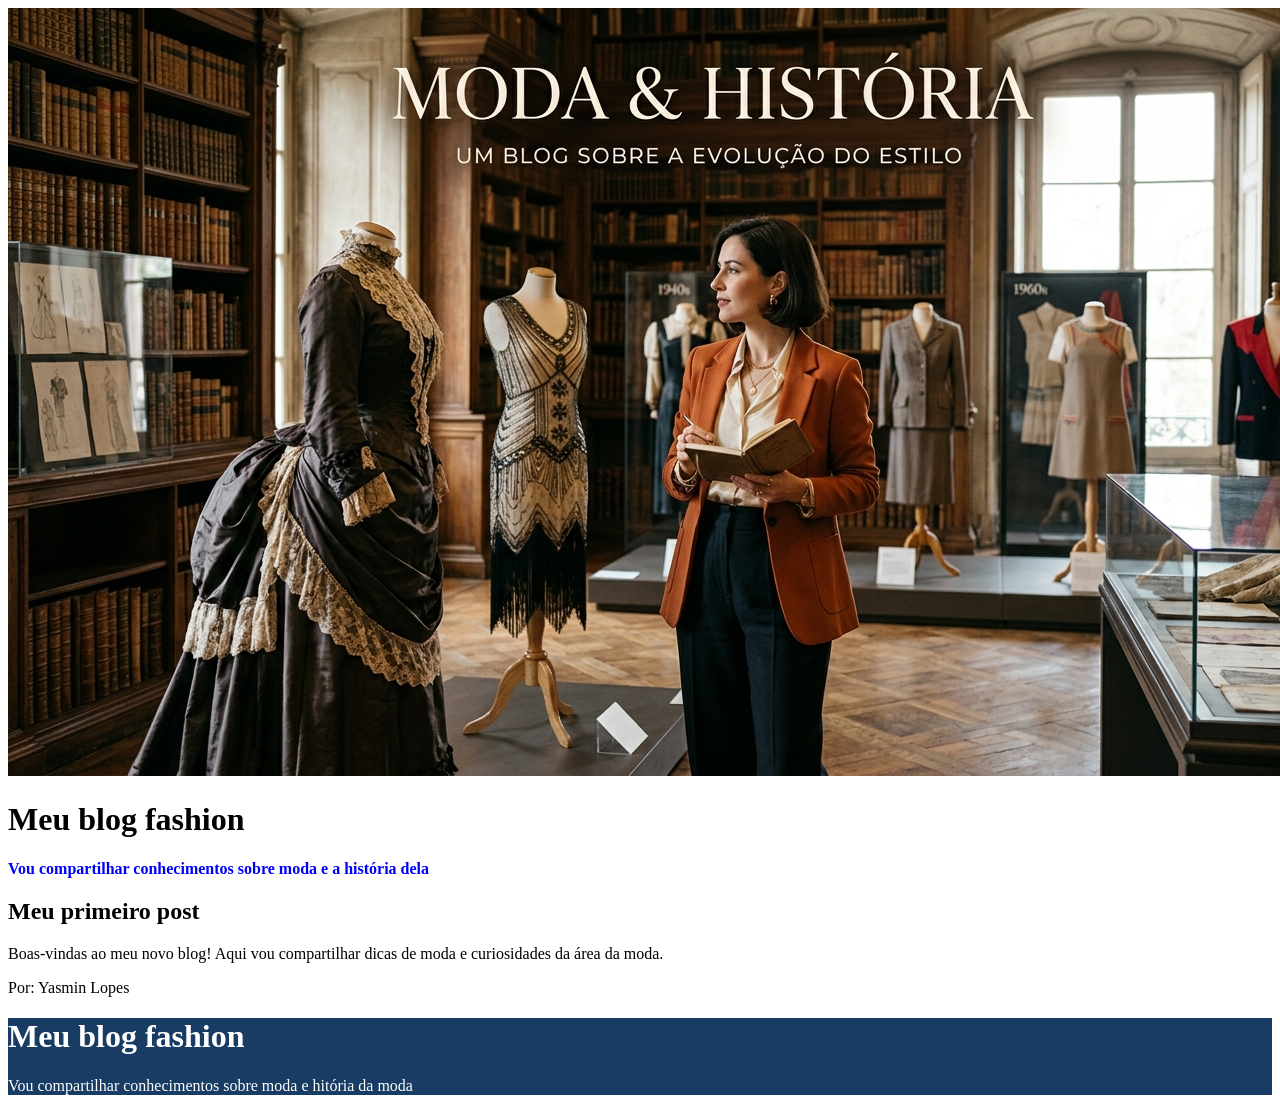
==== index.html @ 605130e4 "atu" ====
<!DOCTYPE html>
 <html lang="pt-br"> 
 <head>
  <meta charset="UTF-8">
   <meta name="viewport" content="width=device-width, initial-scale=1.0">
   <link rel="stylesheet" href="style.css">
   <title>blog</title> 
    
    </head>
     <body> 
        </header>
        <main>
            <img src="Gemini_Generated_Image_40wetv40wetv40we.png" alt="imagem1">

     <h1>Meu blog fashion</h1>
      <b>Vou compartilhar conhecimentos sobre moda e a história dela</b>
       </body> 
       
        <h2>Meu primeiro post</h2>
         <p>Boas-vindas ao meu novo blog! Aqui vou compartilhar dicas de moda e curiosidades da área da moda.</p>
          <p>Por: Yasmin Lopes</p>
           <header> <h1>Meu blog fashion</h1>
            <p>Vou compartilhar conhecimentos sobre moda e hitória da moda</p>
        </head>
    </html>
---- style.css ----
header {
background-color: #183C63;
color: #FFFFFF;
}

b{
    color: blue;
}

imagem1{
    width: 20%;
    height: 20% ;
    margin: auto;
}
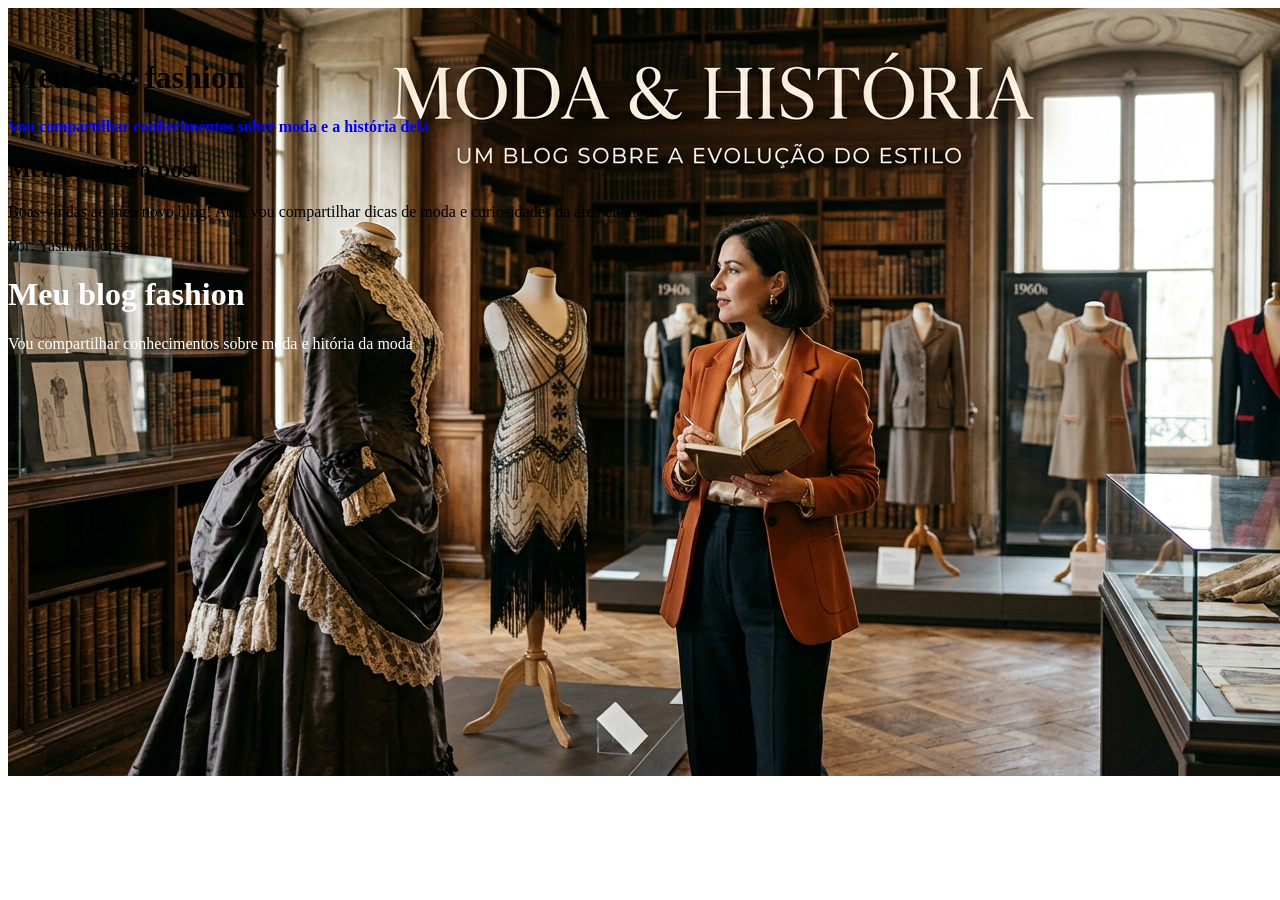
==== commit 0c80b497: "oi" ====
--- a/index.html
+++ b/index.html
@@ -10,16 +10,19 @@
      <body> 
         </header>
         <main>
-            <img src="Gemini_Generated_Image_40wetv40wetv40we.png" alt="imagem1">
-
+        <div class="image1">
+            <img src="Gemini_Generated_Image_40wetv40wetv40we.png" alt="img1">
+            </div>
      <h1>Meu blog fashion</h1>
       <b>Vou compartilhar conhecimentos sobre moda e a história dela</b>
        </body> 
-       
+
         <h2>Meu primeiro post</h2>
          <p>Boas-vindas ao meu novo blog! Aqui vou compartilhar dicas de moda e curiosidades da área da moda.</p>
           <p>Por: Yasmin Lopes</p>
-           <header> <h1>Meu blog fashion</h1>
+           <header>
+             <h1>Meu blog fashion</h1>
             <p>Vou compartilhar conhecimentos sobre moda e hitória da moda</p>
+           </header>
         </head>
     </html>
--- a/style.css
+++ b/style.css
@@ -7,8 +7,13 @@
     color: blue;
 }
 
-imagem1{
-    width: 20%;
-    height: 20% ;
-    margin: auto;
+.img1{
+    width: 80px;
+    height: 80px;
+
+}
+
+.image1{
+    width: 30px;
+    height: 30px;
 }
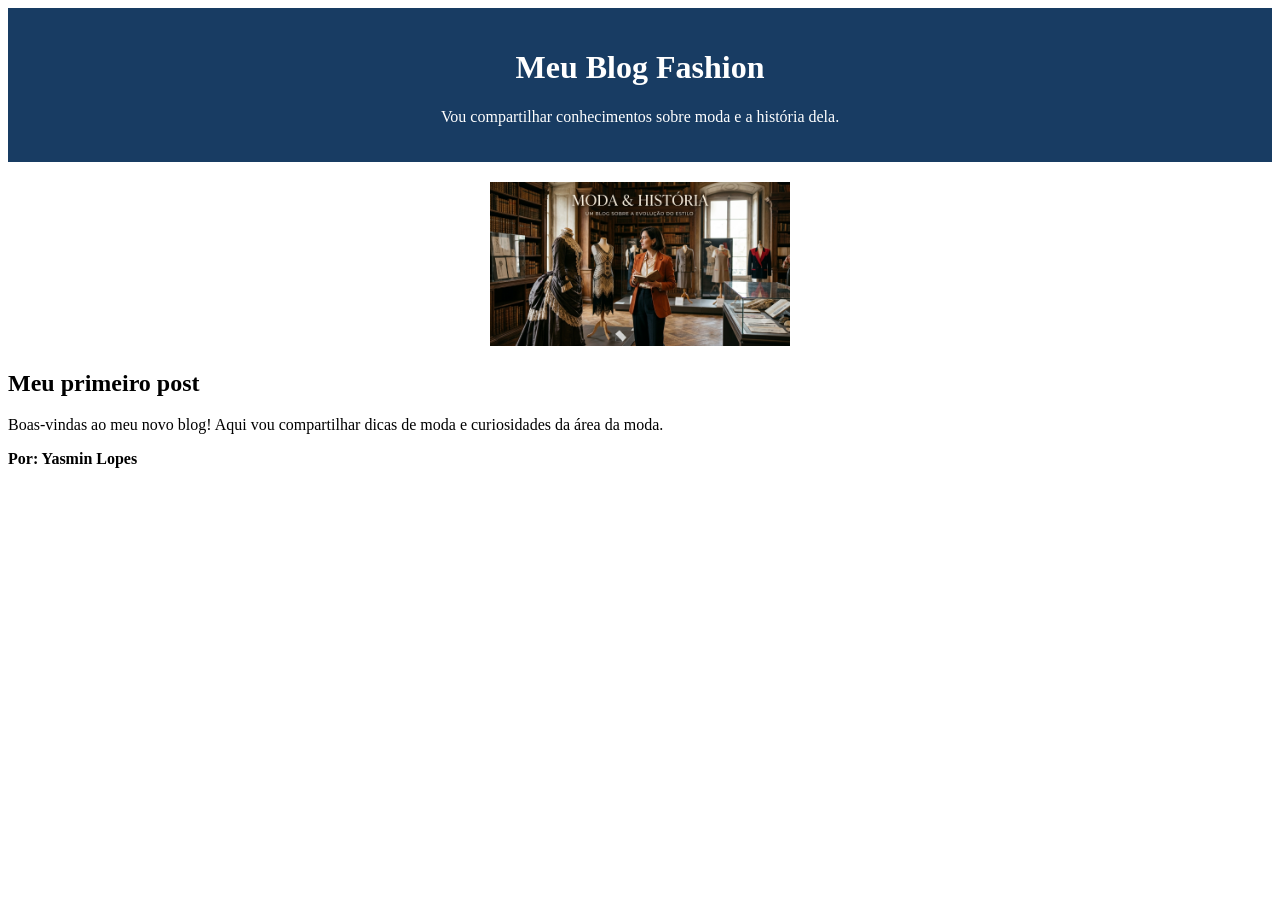
==== commit 287e3397: "salvo" ====
--- a/index.html
+++ b/index.html
@@ -1,28 +1,34 @@
 <!DOCTYPE html>
- <html lang="pt-br"> 
- <head>
-  <meta charset="UTF-8">
-   <meta name="viewport" content="width=device-width, initial-scale=1.0">
-   <link rel="stylesheet" href="style.css">
-   <title>blog</title> 
-    
-    </head>
-     <body> 
-        </header>
-        <main>
+<html lang="pt-br">
+
+<head>
+    <meta charset="UTF-8">
+    <meta name="viewport" content="width=device-width, initial-scale=1.0">
+    <link rel="stylesheet" href="style.css">
+    <title>Blog Fashion</title>
+</head>
+
+<body>
+
+    <header>
+        <h1>Meu Blog Fashion</h1>
+        <p>Vou compartilhar conhecimentos sobre moda e a história dela.</p>
+    </header>
+
+    <main>
+
         <div class="image1">
-            <img src="Gemini_Generated_Image_40wetv40wetv40we.png" alt="img1">
-            </div>
-     <h1>Meu blog fashion</h1>
-      <b>Vou compartilhar conhecimentos sobre moda e a história dela</b>
-       </body> 
+            <img src="Gemini_Generated_Image_40wetv40wetv40we.png" alt="Imagem de moda">
+        </div>
 
         <h2>Meu primeiro post</h2>
-         <p>Boas-vindas ao meu novo blog! Aqui vou compartilhar dicas de moda e curiosidades da área da moda.</p>
-          <p>Por: Yasmin Lopes</p>
-           <header>
-             <h1>Meu blog fashion</h1>
-            <p>Vou compartilhar conhecimentos sobre moda e hitória da moda</p>
-           </header>
-        </head>
-    </html>+
+        <p>Boas-vindas ao meu novo blog! Aqui vou compartilhar dicas de moda e curiosidades da área da moda.</p>
+
+        <p><strong>Por: Yasmin Lopes</strong></p>
+
+    </main>
+
+</body>
+
+</html>
--- a/style.css
+++ b/style.css
@@ -1,19 +1,20 @@
 header {
-background-color: #183C63;
-color: #FFFFFF;
+    background-color: #183C63;
+    color: white;
+    text-align: center;
+    padding: 20px;
 }
 
-b{
+b {
     color: blue;
 }
 
-.img1{
-    width: 80px;
-    height: 80px;
-
+.image1 {
+    text-align: center;
+    margin: 20px 0;
 }
 
-.image1{
-    width: 30px;
-    height: 30px;
+.image1 img {
+    width: 300px;
+    height: auto;
 }
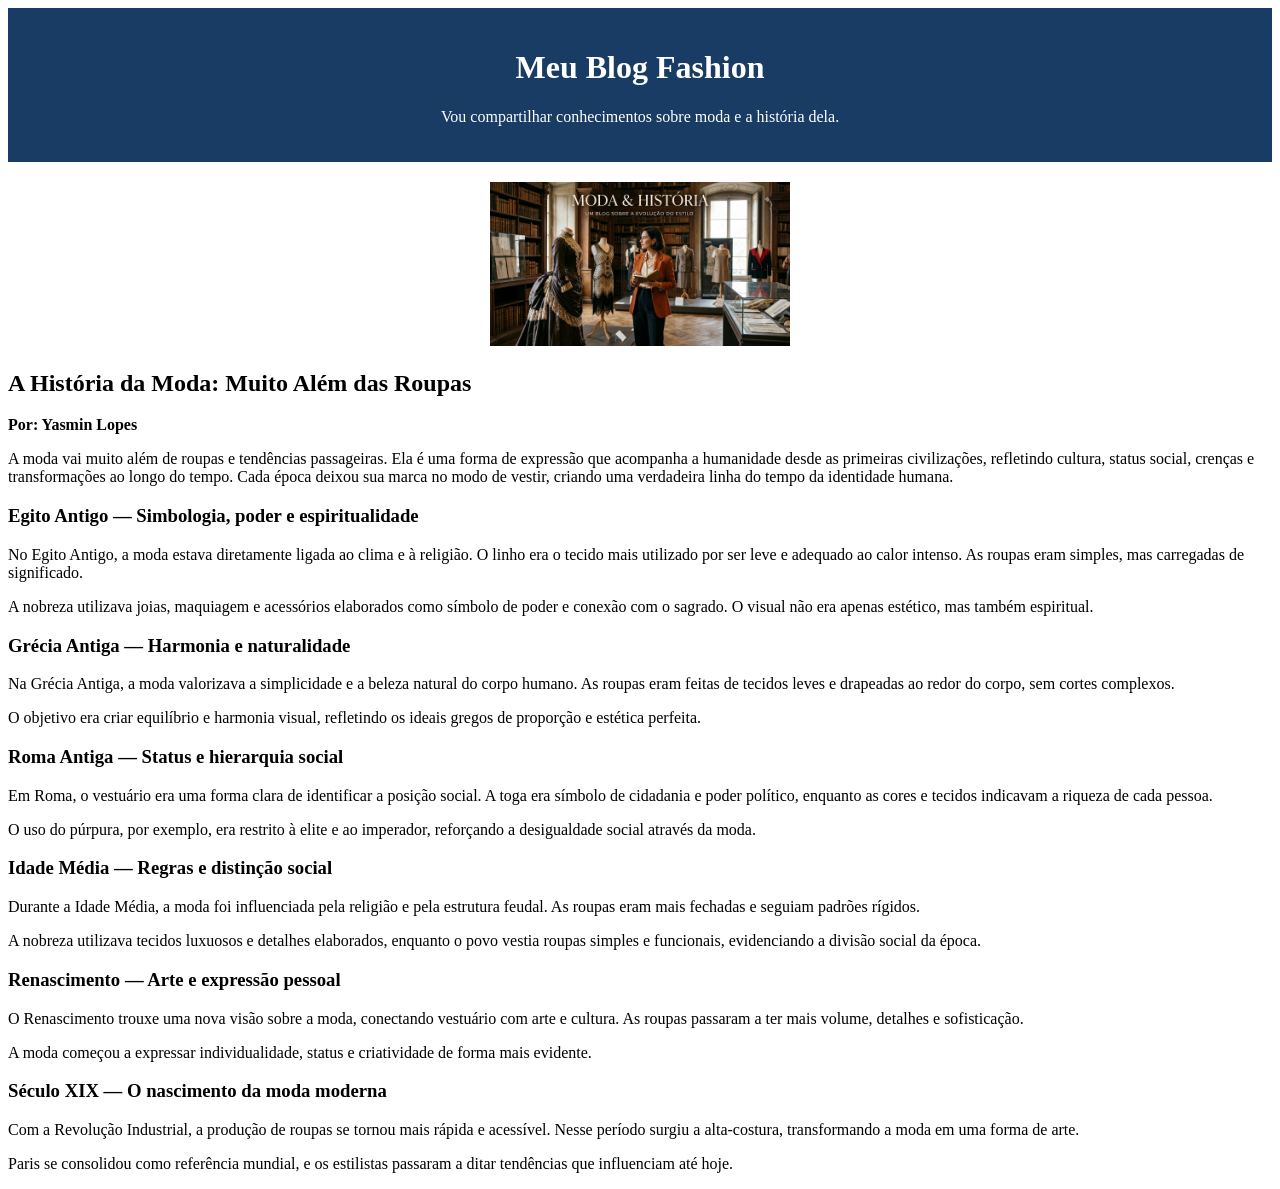
==== commit d2ee0145: "salvo" ====
--- a/index.html
+++ b/index.html
@@ -21,14 +21,70 @@
             <img src="Gemini_Generated_Image_40wetv40wetv40we.png" alt="Imagem de moda">
         </div>
 
-        <h2>Meu primeiro post</h2>
+      <h2>A História da Moda: Muito Além das Roupas</h2>
 
-        <p>Boas-vindas ao meu novo blog! Aqui vou compartilhar dicas de moda e curiosidades da área da moda.</p>
+<p><strong>Por: Yasmin Lopes</strong></p>
 
-        <p><strong>Por: Yasmin Lopes</strong></p>
+<p>
+A moda vai muito além de roupas e tendências passageiras. Ela é uma forma de expressão que acompanha a humanidade desde as primeiras civilizações, refletindo cultura, status social, crenças e transformações ao longo do tempo. Cada época deixou sua marca no modo de vestir, criando uma verdadeira linha do tempo da identidade humana.
+</p>
 
-    </main>
+<h3>Egito Antigo — Simbologia, poder e espiritualidade</h3>
 
-</body>
+<p>
+No Egito Antigo, a moda estava diretamente ligada ao clima e à religião. O linho era o tecido mais utilizado por ser leve e adequado ao calor intenso. As roupas eram simples, mas carregadas de significado.
+</p>
 
-</html>+<p>
+A nobreza utilizava joias, maquiagem e acessórios elaborados como símbolo de poder e conexão com o sagrado. O visual não era apenas estético, mas também espiritual.
+</p>
+
+<h3>Grécia Antiga — Harmonia e naturalidade</h3>
+
+<p>
+Na Grécia Antiga, a moda valorizava a simplicidade e a beleza natural do corpo humano. As roupas eram feitas de tecidos leves e drapeadas ao redor do corpo, sem cortes complexos.
+</p>
+
+<p>
+O objetivo era criar equilíbrio e harmonia visual, refletindo os ideais gregos de proporção e estética perfeita.
+</p>
+
+<h3>Roma Antiga — Status e hierarquia social</h3>
+
+<p>
+Em Roma, o vestuário era uma forma clara de identificar a posição social. A toga era símbolo de cidadania e poder político, enquanto as cores e tecidos indicavam a riqueza de cada pessoa.
+</p>
+
+<p>
+O uso do púrpura, por exemplo, era restrito à elite e ao imperador, reforçando a desigualdade social através da moda.
+</p>
+
+<h3>Idade Média — Regras e distinção social</h3>
+
+<p>
+Durante a Idade Média, a moda foi influenciada pela religião e pela estrutura feudal. As roupas eram mais fechadas e seguiam padrões rígidos.
+</p>
+
+<p>
+A nobreza utilizava tecidos luxuosos e detalhes elaborados, enquanto o povo vestia roupas simples e funcionais, evidenciando a divisão social da época.
+</p>
+
+<h3>Renascimento — Arte e expressão pessoal</h3>
+
+<p>
+O Renascimento trouxe uma nova visão sobre a moda, conectando vestuário com arte e cultura. As roupas passaram a ter mais volume, detalhes e sofisticação.
+</p>
+
+<p>
+A moda começou a expressar individualidade, status e criatividade de forma mais evidente.
+</p>
+
+<h3>Século XIX — O nascimento da moda moderna</h3>
+
+<p>
+Com a Revolução Industrial, a produção de roupas se tornou mais rápida e acessível. Nesse período surgiu a alta-costura, transformando a moda em uma forma de arte.
+</p>
+
+<p>
+Paris se consolidou como referência mundial, e os estilistas passaram a ditar tendências que influenciam até hoje.
+</p>
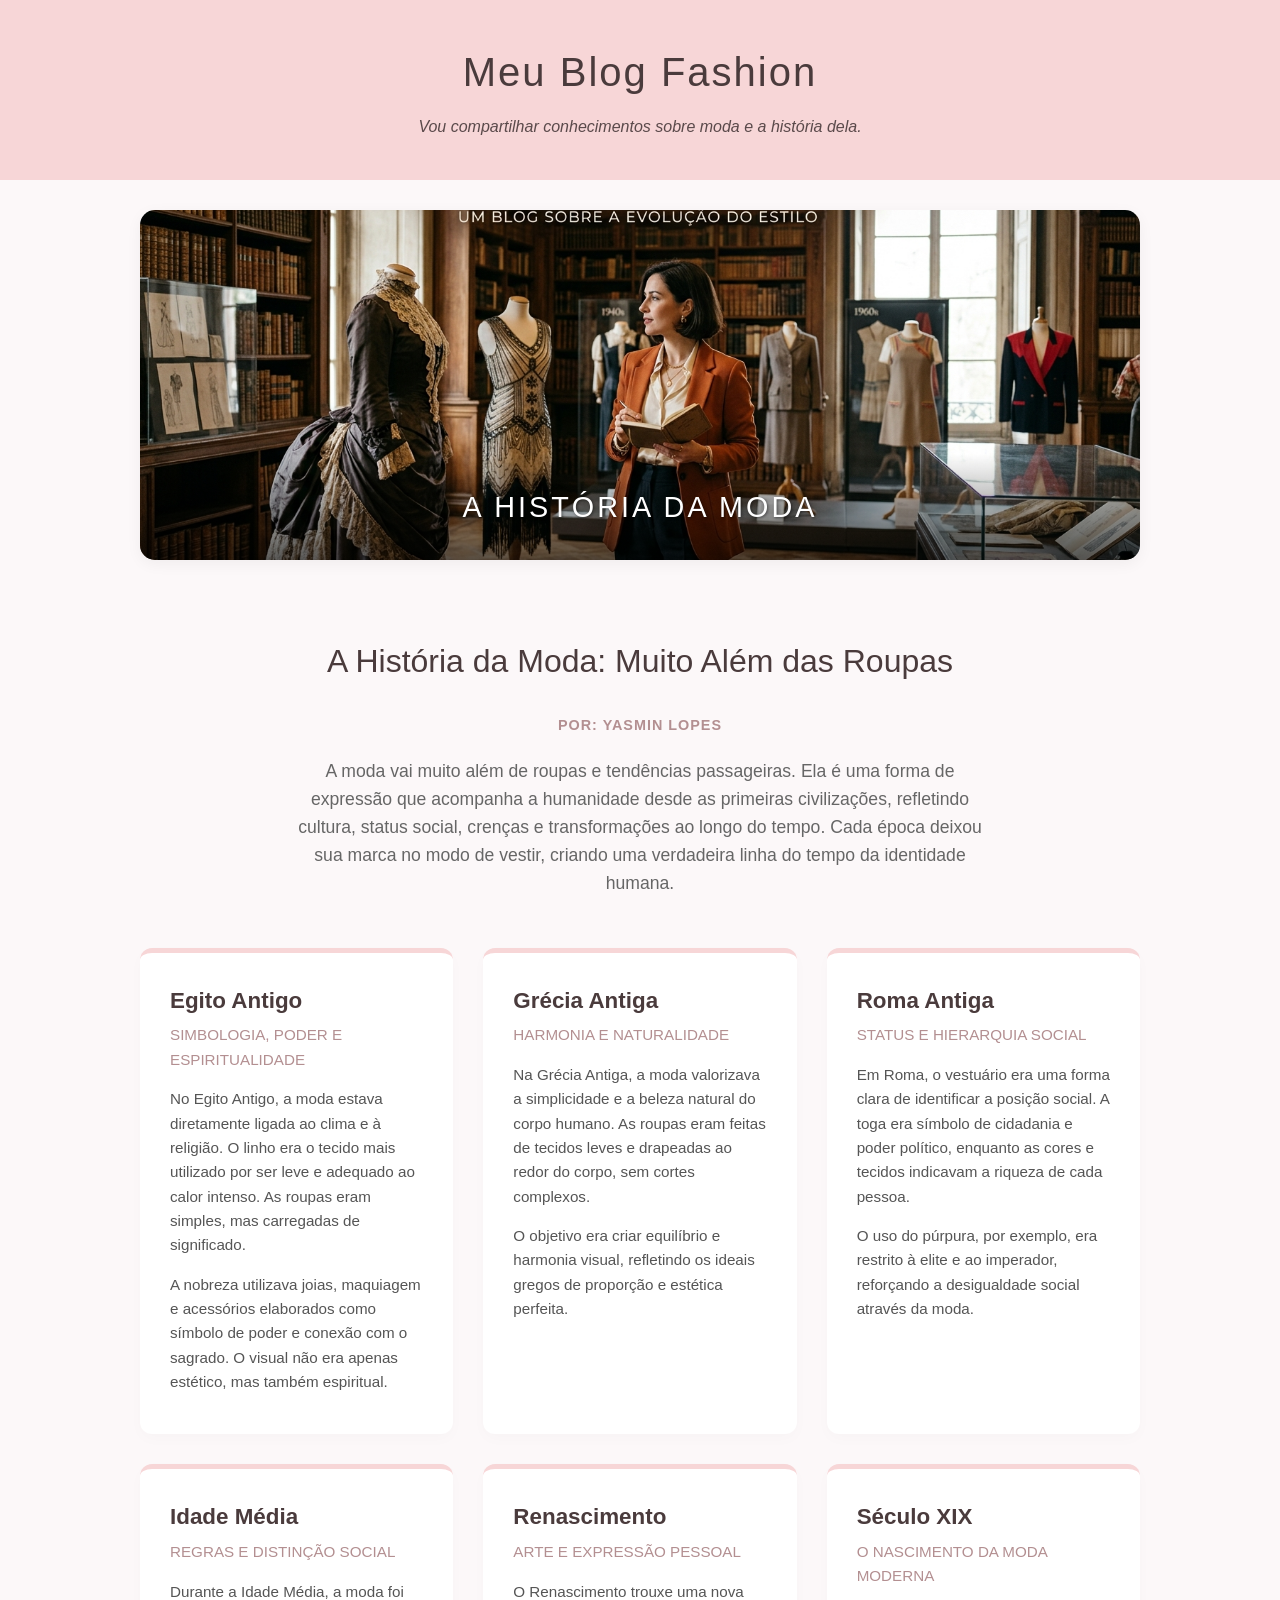
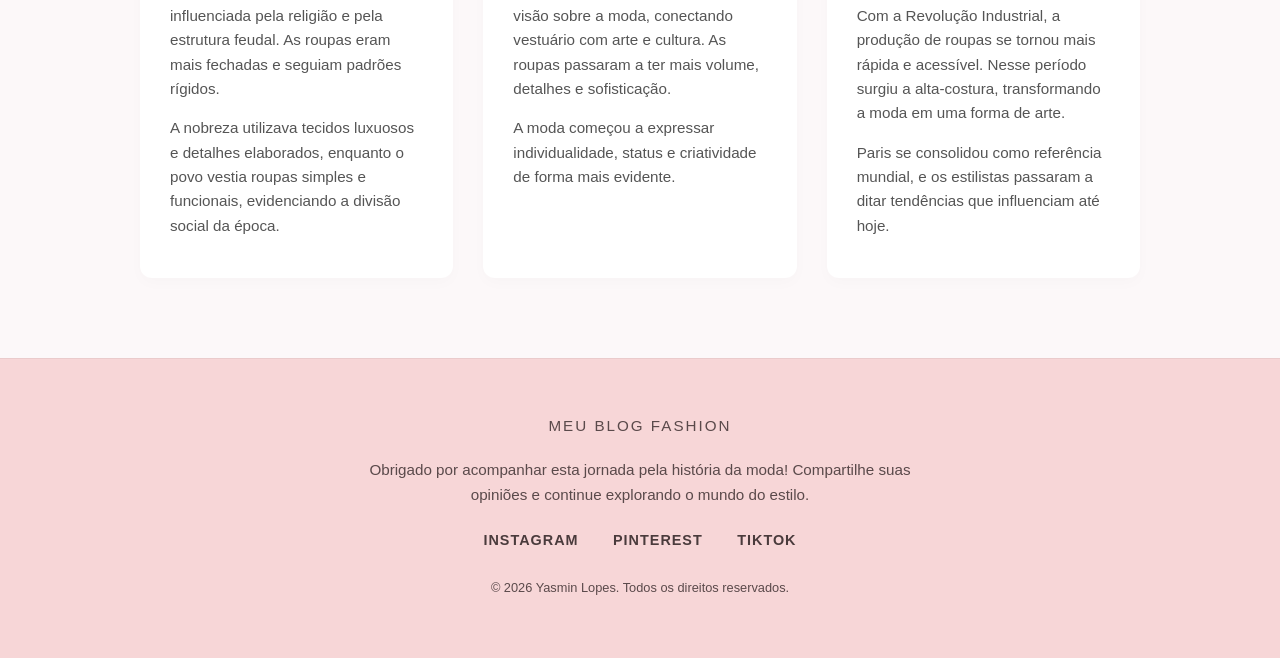
==== commit f1552514: "7:50" ====
--- a/index.html
+++ b/index.html
@@ -15,76 +15,88 @@
         <p>Vou compartilhar conhecimentos sobre moda e a história dela.</p>
     </header>
 
+    <!-- Caixa de Destaque no Topo -->
+    <section class="hero-banner">
+        <div class="hero-image-container">
+            <img src="Gemini_Generated_Image_40wetv40wetv40we.png" alt="A História da Moda">
+            <div class="hero-overlay">
+                <span>A História da Moda</span>
+            </div>
+        </div>
+    </section>
+
     <main>
+        <section class="intro">
+            <h2>A História da Moda: Muito Além das Roupas</h2>
+            <p class="author">Por: Yasmin Lopes</p>
+            <p class="intro-text">
+                A moda vai muito além de roupas e tendências passageiras. Ela é uma forma de expressão que acompanha a humanidade desde as primeiras civilizações, refletindo cultura, status social, crenças e transformações ao longo do tempo. Cada época deixou sua marca no modo de vestir, criando uma verdadeira linha do tempo da identidade humana.
+            </p>
+        </section>
 
-        <div class="image1">
-            <img src="Gemini_Generated_Image_40wetv40wetv40we.png" alt="Imagem de moda">
+        <!-- Grade de Tópicos Elegante -->
+        <section class="topics-grid">
+            
+            <article class="topic-card">
+                <h3>Egito Antigo</h3>
+                <h4>Simbologia, poder e espiritualidade</h4>
+                <p>No Egito Antigo, a moda estava diretamente ligada ao clima e à religião. O linho era o tecido mais utilizado por ser leve e adequado ao calor intenso. As roupas eram simples, mas carregadas de significado.</p>
+                <p>A nobreza utilizava joias, maquiagem e acessórios elaborados como símbolo de poder e conexão com o sagrado. O visual não era apenas estético, mas também espiritual.</p>
+            </article>
+
+            <article class="topic-card">
+                <h3>Grécia Antiga</h3>
+                <h4>Harmonia e naturalidade</h4>
+                <p>Na Grécia Antiga, a moda valorizava a simplicidade e a beleza natural do corpo humano. As roupas eram feitas de tecidos leves e drapeadas ao redor do corpo, sem cortes complexos.</p>
+                <p>O objetivo era criar equilíbrio e harmonia visual, refletindo os ideais gregos de proporção e estética perfeita.</p>
+            </article>
+
+            <article class="topic-card">
+                <h3>Roma Antiga</h3>
+                <h4>Status e hierarquia social</h4>
+                <p>Em Roma, o vestuário era uma forma clara de identificar a posição social. A toga era símbolo de cidadania e poder político, enquanto as cores e tecidos indicavam a riqueza de cada pessoa.</p>
+                <p>O uso do púrpura, por exemplo, era restrito à elite e ao imperador, reforçando a desigualdade social através da moda.</p>
+            </article>
+
+            <article class="topic-card">
+                <h3>Idade Média</h3>
+                <h4>Regras e distinção social</h4>
+                <p>Durante a Idade Média, a moda foi influenciada pela religião e pela estrutura feudal. As roupas eram mais fechadas e seguiam padrões rígidos.</p>
+                <p>A nobreza utilizava tecidos luxuosos e detalhes elaborados, enquanto o povo vestia roupas simples e funcionais, evidenciando a divisão social da época.</p>
+            </article>
+
+            <article class="topic-card">
+                <h3>Renascimento</h3>
+                <h4>Arte e expressão pessoal</h4>
+                <p>O Renascimento trouxe uma nova visão sobre a moda, conectando vestuário com arte e cultura. As roupas passaram a ter mais volume, detalhes e sofisticação.</p>
+                <p>A moda começou a expressar individualidade, status e criatividade de forma mais evidente.</p>
+            </article>
+
+            <article class="topic-card">
+                <h3>Século XIX</h3>
+                <h4>O nascimento da moda moderna</h4>
+                <p>Com a Revolução Industrial, a produção de roupas se tornou mais rápida e acessível. Nesse período surgiu a alta-costura, transformando a moda em uma forma de arte.</p>
+                <p>Paris se consolidou como referência mundial, e os estilistas passaram a ditar tendências que influenciam até hoje.</p>
+            </article>
+
+        </section>
+    </main>
+
+</body>
+</html>
+    <!-- Encerramento do Blog -->
+    <footer>
+        <div class="footer-content">
+            <p class="footer-brand">Meu Blog Fashion</p>
+            <p>Obrigado por acompanhar esta jornada pela história da moda! Compartilhe suas opiniões e continue explorando o mundo do estilo.</p>
+            
+            <!-- Links para Redes Sociais -->
+            <div class="social-links">
+                <a href="#" target="_blank">Instagram</a>
+                <a href="#" target="_blank">Pinterest</a>
+                <a href="#" target="_blank">TikTok</a>
+            </div>
+            
+            <p class="copyright">&copy; 2026 Yasmin Lopes. Todos os direitos reservados.</p>
         </div>
-
-      <h2>A História da Moda: Muito Além das Roupas</h2>
-
-<p><strong>Por: Yasmin Lopes</strong></p>
-
-<p>
-A moda vai muito além de roupas e tendências passageiras. Ela é uma forma de expressão que acompanha a humanidade desde as primeiras civilizações, refletindo cultura, status social, crenças e transformações ao longo do tempo. Cada época deixou sua marca no modo de vestir, criando uma verdadeira linha do tempo da identidade humana.
-</p>
-
-<h3>Egito Antigo — Simbologia, poder e espiritualidade</h3>
-
-<p>
-No Egito Antigo, a moda estava diretamente ligada ao clima e à religião. O linho era o tecido mais utilizado por ser leve e adequado ao calor intenso. As roupas eram simples, mas carregadas de significado.
-</p>
-
-<p>
-A nobreza utilizava joias, maquiagem e acessórios elaborados como símbolo de poder e conexão com o sagrado. O visual não era apenas estético, mas também espiritual.
-</p>
-
-<h3>Grécia Antiga — Harmonia e naturalidade</h3>
-
-<p>
-Na Grécia Antiga, a moda valorizava a simplicidade e a beleza natural do corpo humano. As roupas eram feitas de tecidos leves e drapeadas ao redor do corpo, sem cortes complexos.
-</p>
-
-<p>
-O objetivo era criar equilíbrio e harmonia visual, refletindo os ideais gregos de proporção e estética perfeita.
-</p>
-
-<h3>Roma Antiga — Status e hierarquia social</h3>
-
-<p>
-Em Roma, o vestuário era uma forma clara de identificar a posição social. A toga era símbolo de cidadania e poder político, enquanto as cores e tecidos indicavam a riqueza de cada pessoa.
-</p>
-
-<p>
-O uso do púrpura, por exemplo, era restrito à elite e ao imperador, reforçando a desigualdade social através da moda.
-</p>
-
-<h3>Idade Média — Regras e distinção social</h3>
-
-<p>
-Durante a Idade Média, a moda foi influenciada pela religião e pela estrutura feudal. As roupas eram mais fechadas e seguiam padrões rígidos.
-</p>
-
-<p>
-A nobreza utilizava tecidos luxuosos e detalhes elaborados, enquanto o povo vestia roupas simples e funcionais, evidenciando a divisão social da época.
-</p>
-
-<h3>Renascimento — Arte e expressão pessoal</h3>
-
-<p>
-O Renascimento trouxe uma nova visão sobre a moda, conectando vestuário com arte e cultura. As roupas passaram a ter mais volume, detalhes e sofisticação.
-</p>
-
-<p>
-A moda começou a expressar individualidade, status e criatividade de forma mais evidente.
-</p>
-
-<h3>Século XIX — O nascimento da moda moderna</h3>
-
-<p>
-Com a Revolução Industrial, a produção de roupas se tornou mais rápida e acessível. Nesse período surgiu a alta-costura, transformando a moda em uma forma de arte.
-</p>
-
-<p>
-Paris se consolidou como referência mundial, e os estilistas passaram a ditar tendências que influenciam até hoje.
-</p>+    </footer>
--- a/style.css
+++ b/style.css
@@ -1,20 +1,202 @@
+/* Configurações Gerais */
+body {
+    margin: 0;
+    padding: 0;
+    font-family: 'Segoe UI', Tahoma, Geneva, Verdana, sans-serif;
+    background-color: #fcf8f9; /* Fundo off-white suave */
+    color: #4a4a4a;
+    line-height: 1.6;
+}
+
+/* Cabeçalho */
 header {
-    background-color: #183C63;
+    background-color: #f7d6d7; /* Rosa bebê elegante */
+    color: #4a3b3c; /* Texto escuro para contraste suave */
+    text-align: center;
+    padding: 40px 20px;
+}
+
+header h1 {
+    margin: 0;
+    font-size: 2.5rem;
+    font-weight: 300;
+    letter-spacing: 2px;
+}
+
+header p {
+    margin: 10px 0 0 0;
+    font-style: italic;
+    opacity: 0.9;
+}
+
+/* Caixa de Imagem no Topo (Hero) */
+.hero-banner {
+    max-width: 1000px;
+    margin: 30px auto;
+    padding: 0 20px;
+}
+
+.hero-image-container {
+    position: relative;
+    width: 100%;
+    height: 350px;
+    border-radius: 15px;
+    overflow: hidden;
+    box-shadow: 0 4px 15px rgba(0,0,0,0.05);
+}
+
+.hero-image-container img {
+    width: 100%;
+    height: 100%;
+    object-fit: cover; /* Faz a imagem preencher o espaço sem distorcer */
+}
+
+/* Legenda elegante sobre a imagem */
+.hero-overlay {
+    position: absolute;
+    bottom: 0;
+    left: 0;
+    right: 0;
+    background: linear-gradient(transparent, rgba(0, 0, 0, 0.6));
+    padding: 30px 20px;
+    text-align: center;
+}
+
+.hero-overlay span {
     color: white;
-    text-align: center;
+    font-size: 1.8rem;
+    text-transform: uppercase;
+    letter-spacing: 3px;
+    font-weight: 400;
+    text-shadow: 1px 1px 3px rgba(0,0,0,0.5);
+}
+
+/* Conteúdo Principal */
+main {
+    max-width: 1000px;
+    margin: 0 auto;
     padding: 20px;
 }
 
-b {
-    color: blue;
-}
-
-.image1 {
-    text-align: center;
-    margin: 20px 0;
-}
-
-.image1 img {
-    width: 300px;
-    height: auto;
-}+/* Introdução do Texto */
+.intro {
+    text-align: center;
+    margin-bottom: 50px;
+}
+
+.intro h2 {
+    color: #4a3b3c;
+    font-size: 2rem;
+    font-weight: 400;
+}
+
+.author {
+    color: #b38f91;
+    font-weight: bold;
+    text-transform: uppercase;
+    font-size: 0.9rem;
+    letter-spacing: 1px;
+}
+
+.intro-text {
+    max-width: 700px;
+    margin: 20px auto;
+    font-size: 1.1rem;
+    color: #666;
+}
+
+/* Organização dos Tópicos (Grid de Cartões) */
+.topics-grid {
+    display: grid;
+    grid-template-columns: repeat(auto-fit, minmax(300px, 1fr));
+    gap: 30px;
+}
+
+.topic-card {
+    background: white;
+    padding: 30px;
+    border-radius: 12px;
+    border-top: 5px solid #f7d6d7; /* Detalhe em rosa bebê no topo do card */
+    box-shadow: 0 5px 15px rgba(0, 0, 0, 0.02);
+    transition: transform 0.3s ease;
+}
+
+/* Efeito flutuante ao passar o mouse */
+.topic-card:hover {
+    transform: translateY(-5px);
+}
+
+.topic-card h3 {
+    margin: 0 0 5px 0;
+    color: #4a3b3c;
+    font-size: 1.4rem;
+}
+
+.topic-card h4 {
+    margin: 0 0 15px 0;
+    color: #b38f91;
+    font-weight: 500;
+    font-size: 0.95rem;
+    text-transform: uppercase;
+}
+
+.topic-card p {
+    font-size: 0.95rem;
+    color: #555;
+    margin-bottom: 10px;
+}
+/* Estilo do Encerramento (Rodapé) */
+footer {
+    background-color: #f7d6d7; /* Rosa bebê combinando com o cabeçalho */
+    color: #4a3b3c;
+    text-align: center;
+    padding: 40px 20px;
+    margin-top: 60px; /* Garante um espaçamento do conteúdo acima */
+    border-top: 1px solid rgba(0, 0, 0, 0.05);
+}
+
+.footer-content {
+    max-width: 600px;
+    margin: 0 auto;
+}
+
+.footer-brand {
+    font-size: 1.5rem;
+    letter-spacing: 2px;
+    text-transform: uppercase;
+    margin-bottom: 10px;
+    font-weight: 400;
+}
+
+.footer-content p {
+    font-size: 0.95rem;
+    margin-bottom: 20px;
+    opacity: 0.9;
+}
+
+/* Links das Redes Sociais */
+.social-links {
+    margin-bottom: 25px;
+}
+
+.social-links a {
+    color: #4a3b3c;
+    text-decoration: none;
+    margin: 0 15px;
+    font-weight: bold;
+    font-size: 0.9rem;
+    text-transform: uppercase;
+    letter-spacing: 1px;
+    transition: color 0.3s ease;
+}
+
+/* Efeito ao passar o mouse nos links */
+.social-links a:hover {
+    color: #b38f91; /* Tom de rosa mais escuro para destaque */
+}
+
+.copyright {
+    font-size: 0.8rem !important;
+    opacity: 0.6;
+    margin-top: 20px;
+}
